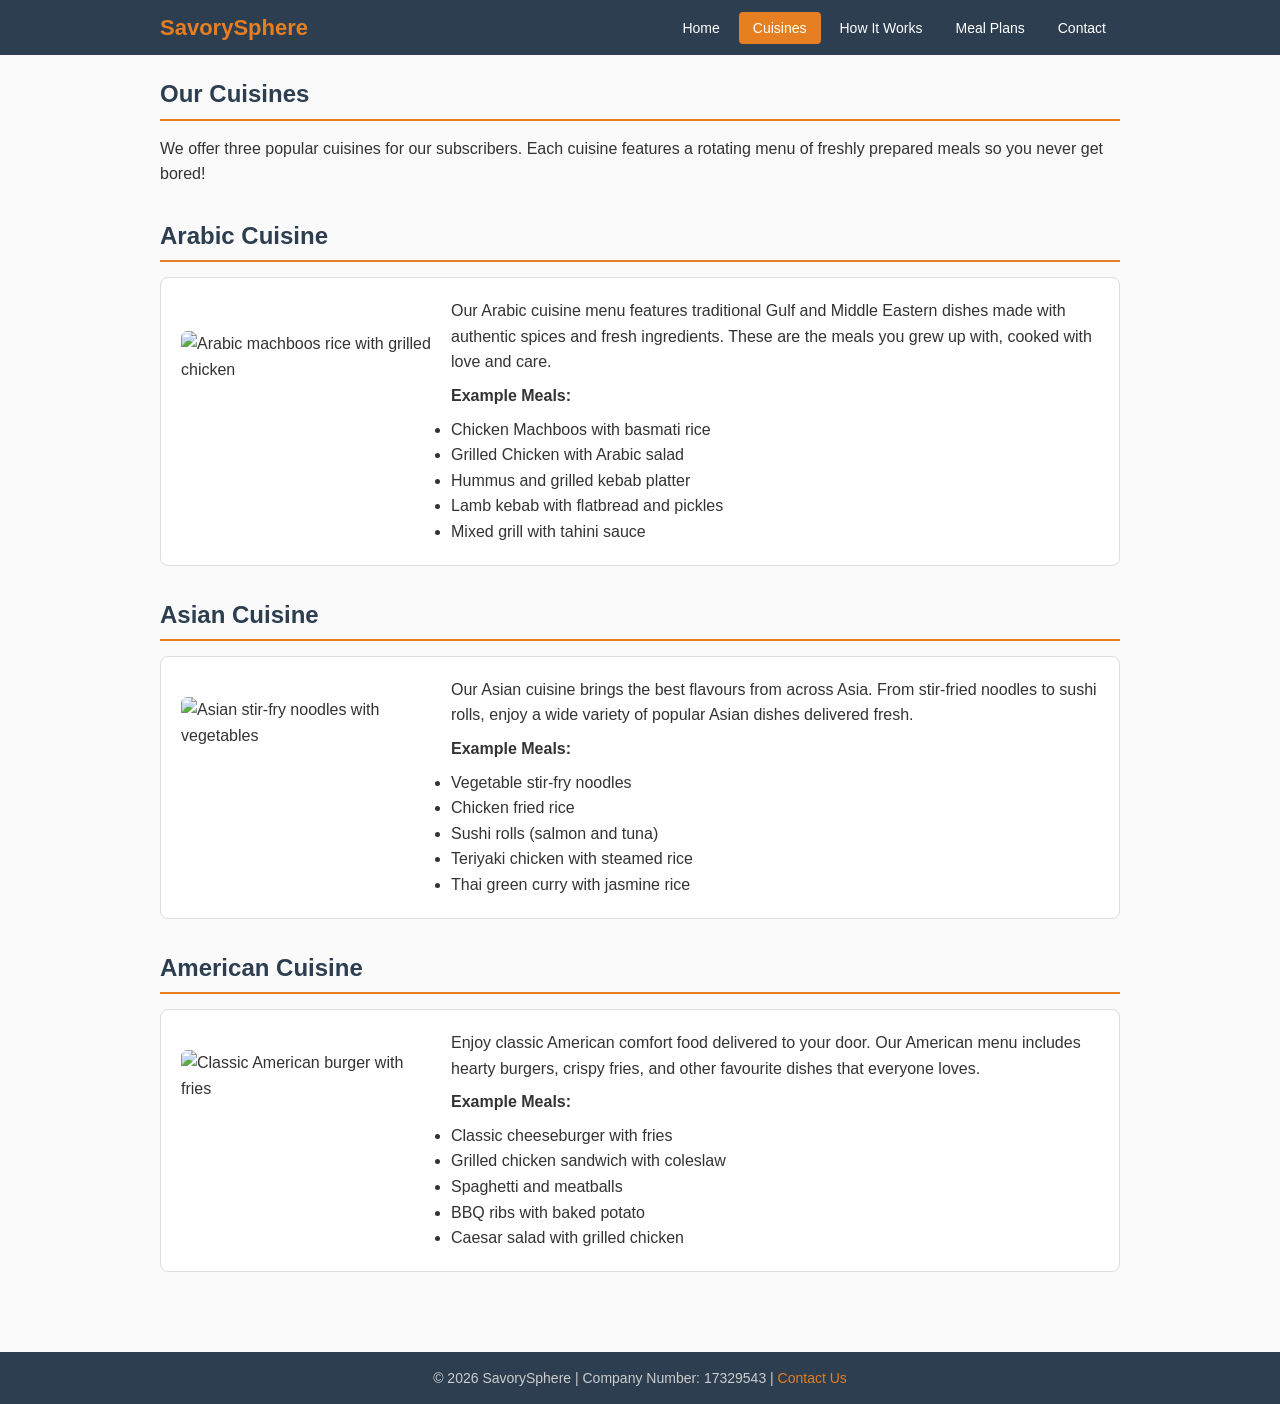
==== cuisines.html @ c0d14c91 "Add files via upload" ====
<!DOCTYPE html>
<html lang="en">
<head>
    <meta charset="UTF-8">
    <meta name="viewport" content="width=device-width, initial-scale=1.0">
    <title>SavorySphere - Cuisines</title>
    <link rel="stylesheet" href="style.css">
</head>
<body>

    <header>
        <div class="container">
            <h1>SavorySphere</h1>
            <nav>
                                <ul>
                    <li><a href="index.html">Home</a></li>
                    <li><a href="cuisines.html" class="active">Cuisines</a></li>
                    <li><a href="howitworks.html">How It Works</a></li>
                    <li><a href="mealplans.html">Meal Plans</a></li>
                    <li><a href="contact.html">Contact</a></li>
                </ul>
            </nav>
        </div>
    </header>

    <main>
        <section>
            <h2>Our Cuisines</h2>
            <p>We offer three popular cuisines for our subscribers. Each cuisine features a rotating menu of freshly prepared meals so you never get bored!</p>
        </section>

        <section>
            <h2>Arabic Cuisine</h2>
            <article class="cuisine">
                <img src="images/arabic-food.jpg" alt="Arabic machboos rice with grilled chicken" width="640" height="512" loading="lazy">
                <div class="cuisine-info">
                    <p>Our Arabic cuisine menu features traditional Gulf and Middle Eastern dishes made with authentic spices and fresh ingredients. These are the meals you grew up with, cooked with love and care.</p>
                    <p><strong>Example Meals:</strong></p>
                    <ul>
                        <li>Chicken Machboos with basmati rice</li>
                        <li>Grilled Chicken with Arabic salad</li>
                        <li>Hummus and grilled kebab platter</li>
                        <li>Lamb kebab with flatbread and pickles</li>
                        <li>Mixed grill with tahini sauce</li>
                    </ul>
                </div>
            </article>
        </section>

        <section>
            <h2>Asian Cuisine</h2>
            <article class="cuisine">
                <img src="images/asian-food.jpg" alt="Asian stir-fry noodles with vegetables" width="640" height="512" loading="lazy">
                <div class="cuisine-info">
                    <p>Our Asian cuisine brings the best flavours from across Asia. From stir-fried noodles to sushi rolls, enjoy a wide variety of popular Asian dishes delivered fresh.</p>
                    <p><strong>Example Meals:</strong></p>
                    <ul>
                        <li>Vegetable stir-fry noodles</li>
                        <li>Chicken fried rice</li>
                        <li>Sushi rolls (salmon and tuna)</li>
                        <li>Teriyaki chicken with steamed rice</li>
                        <li>Thai green curry with jasmine rice</li>
                    </ul>
                </div>
            </article>
        </section>

        <section>
            <h2>American Cuisine</h2>
            <article class="cuisine">
                <img src="images/american-food.jpg" alt="Classic American burger with fries" width="640" height="512" loading="lazy">
                <div class="cuisine-info">
                    <p>Enjoy classic American comfort food delivered to your door. Our American menu includes hearty burgers, crispy fries, and other favourite dishes that everyone loves.</p>
                    <p><strong>Example Meals:</strong></p>
                    <ul>
                        <li>Classic cheeseburger with fries</li>
                        <li>Grilled chicken sandwich with coleslaw</li>
                        <li>Spaghetti and meatballs</li>
                        <li>BBQ ribs with baked potato</li>
                        <li>Caesar salad with grilled chicken</li>
                    </ul>
                </div>
            </article>
        </section>
    </main>

    <footer>
        <p>&copy; 2026 SavorySphere | Company Number: 17329543 | <a href="contact.html">Contact Us</a></p>
    </footer>

</body>
</html>
---- style.css ----
/* SavorySphere - Meal Subscription Service */
/* Student Number: 17329543 */

* {
    margin: 0;
    padding: 0;
    box-sizing: border-box;
}

body {
    font-family: Arial, Helvetica, sans-serif;
    font-size: 16px;
    line-height: 1.6;
    color: #333;
    background-color: #fafafa;
}

/* Navigation */
header {
    background-color: #2c3e50;
    color: #fff;
    padding: 10px 0;
    position: sticky;
    top: 0;
    z-index: 100;
}

header .container {
    max-width: 1000px;
    margin: 0 auto;
    padding: 0 20px;
    display: flex;
    justify-content: space-between;
    align-items: center;
}

header h1 {
    font-size: 22px;
    color: #e67e22;
}

nav ul {
    list-style: none;
    display: flex;
    gap: 5px;
}

nav ul li a {
    color: #fff;
    text-decoration: none;
    padding: 8px 14px;
    border-radius: 4px;
    font-size: 14px;
}

nav ul li a:hover,
nav ul li a.active {
    background-color: #e67e22;
    color: #fff;
}

/* Main content */
main {
    max-width: 1000px;
    margin: 0 auto;
    padding: 20px;
    min-height: 60vh;
}

/* Hero section */
.hero {
    text-align: center;
    margin-bottom: 30px;
}

.hero img {
    width: 100%;
    max-height: 350px;
    object-fit: cover;
    border-radius: 8px;
}

.hero h2 {
    color: #2c3e50;
    font-size: 28px;
    margin: 15px 0 10px;
}

.hero p {
    font-size: 16px;
    color: #555;
    max-width: 700px;
    margin: 0 auto;
}

/* Section headings */
h2 {
    color: #2c3e50;
    font-size: 24px;
    margin-bottom: 15px;
    border-bottom: 2px solid #e67e22;
    padding-bottom: 5px;
}

h3 {
    color: #e67e22;
    font-size: 20px;
    margin-bottom: 10px;
}

section {
    margin-bottom: 30px;
}

/* Why Choose Us */
.features {
    display: flex;
    gap: 20px;
    flex-wrap: wrap;
}

.feature-box {
    background: #fff;
    border: 1px solid #ddd;
    border-radius: 6px;
    padding: 20px;
    flex: 1;
    min-width: 200px;
    text-align: center;
}

.feature-box h3 {
    margin-bottom: 8px;
}

/* Pricing cards */
.plans {
    display: flex;
    gap: 20px;
    flex-wrap: wrap;
    justify-content: center;
}

.plan-card {
    background: #fff;
    border: 2px solid #ddd;
    border-radius: 8px;
    padding: 25px 20px;
    width: 220px;
    text-align: center;
}

.plan-card h3 {
    margin-bottom: 5px;
}

.plan-card .price {
    font-size: 28px;
    font-weight: bold;
    color: #2c3e50;
    margin: 10px 0;
}

.plan-card .price span {
    font-size: 14px;
    color: #777;
}

.plan-card ul {
    list-style: none;
    text-align: left;
    margin: 15px 0;
    font-size: 14px;
}

.plan-card ul li {
    padding: 4px 0;
    border-bottom: 1px solid #eee;
}

.plan-card ul li::before {
    content: "✓ ";
    color: #27ae60;
    font-weight: bold;
}



/* Cuisine sections */
.cuisine {
    display: flex;
    gap: 20px;
    align-items: center;
    background: #fff;
    padding: 20px;
    border-radius: 8px;
    margin-bottom: 20px;
    border: 1px solid #ddd;
}

.cuisine img {
    width: 250px;
    height: 180px;
    object-fit: cover;
    border-radius: 6px;
}

.cuisine-info {
    flex: 1;
}

.cuisine-info p {
    margin-bottom: 8px;
}

/* Steps */
.steps {
    counter-reset: step;
}

.step {
    background: #fff;
    border: 1px solid #ddd;
    border-radius: 6px;
    padding: 15px 20px 15px 70px;
    margin-bottom: 12px;
    position: relative;
}

.step::before {
    counter-increment: step;
    content: counter(step);
    position: absolute;
    left: 20px;
    top: 15px;
    background: #e67e22;
    color: #fff;
    width: 35px;
    height: 35px;
    border-radius: 50%;
    display: flex;
    align-items: center;
    justify-content: center;
    font-weight: bold;
    font-size: 18px;
}

.step h3 {
    margin-bottom: 5px;
}

/* Delivery info */
.delivery-info {
    background: #fef5e7;
    border-left: 4px solid #e67e22;
    padding: 15px 20px;
    border-radius: 0 6px 6px 0;
}

/* Forms */
form {
    background: #fff;
    padding: 25px;
    border: 1px solid #ddd;
    border-radius: 8px;
    max-width: 600px;
}

form label {
    display: block;
    margin-bottom: 4px;
    font-weight: bold;
    font-size: 14px;
    color: #2c3e50;
}

form input,
form select,
form textarea {
    width: 100%;
    padding: 8px 10px;
    margin-bottom: 15px;
    border: 1px solid #ccc;
    border-radius: 4px;
    font-size: 14px;
    font-family: Arial, sans-serif;
}

form textarea {
    height: 100px;
    resize: vertical;
}

form button {
    background-color: #e67e22;
    color: #fff;
    border: none;
    padding: 10px 30px;
    border-radius: 4px;
    font-size: 16px;
    cursor: pointer;
}

form button:hover {
    background-color: #d35400;
}

fieldset {
    border: 1px solid #ddd;
    padding: 15px;
    margin-bottom: 15px;
    border-radius: 6px;
}

legend {
    font-weight: bold;
    color: #2c3e50;
    padding: 0 8px;
}

/* Contact info */
.contact-details {
    background: #fff;
    padding: 20px;
    border: 1px solid #ddd;
    border-radius: 8px;
    margin-bottom: 20px;
}

.contact-details p {
    margin-bottom: 8px;
}

/* Footer */
footer {
    background-color: #2c3e50;
    color: #ccc;
    text-align: center;
    padding: 15px 20px;
    margin-top: 30px;
    font-size: 14px;
}

footer a {
    color: #e67e22;
    text-decoration: none;
}

/* Responsive */
@media (max-width: 768px) {
    header .container {
        flex-direction: column;
        gap: 10px;
    }
    nav ul {
        flex-wrap: wrap;
        justify-content: center;
    }
    .cuisine {
        flex-direction: column;
    }
    .cuisine img {
        width: 100%;
    }
    .features {
        flex-direction: column;
    }
    .plans {
        flex-direction: column;
        align-items: center;
    }
}
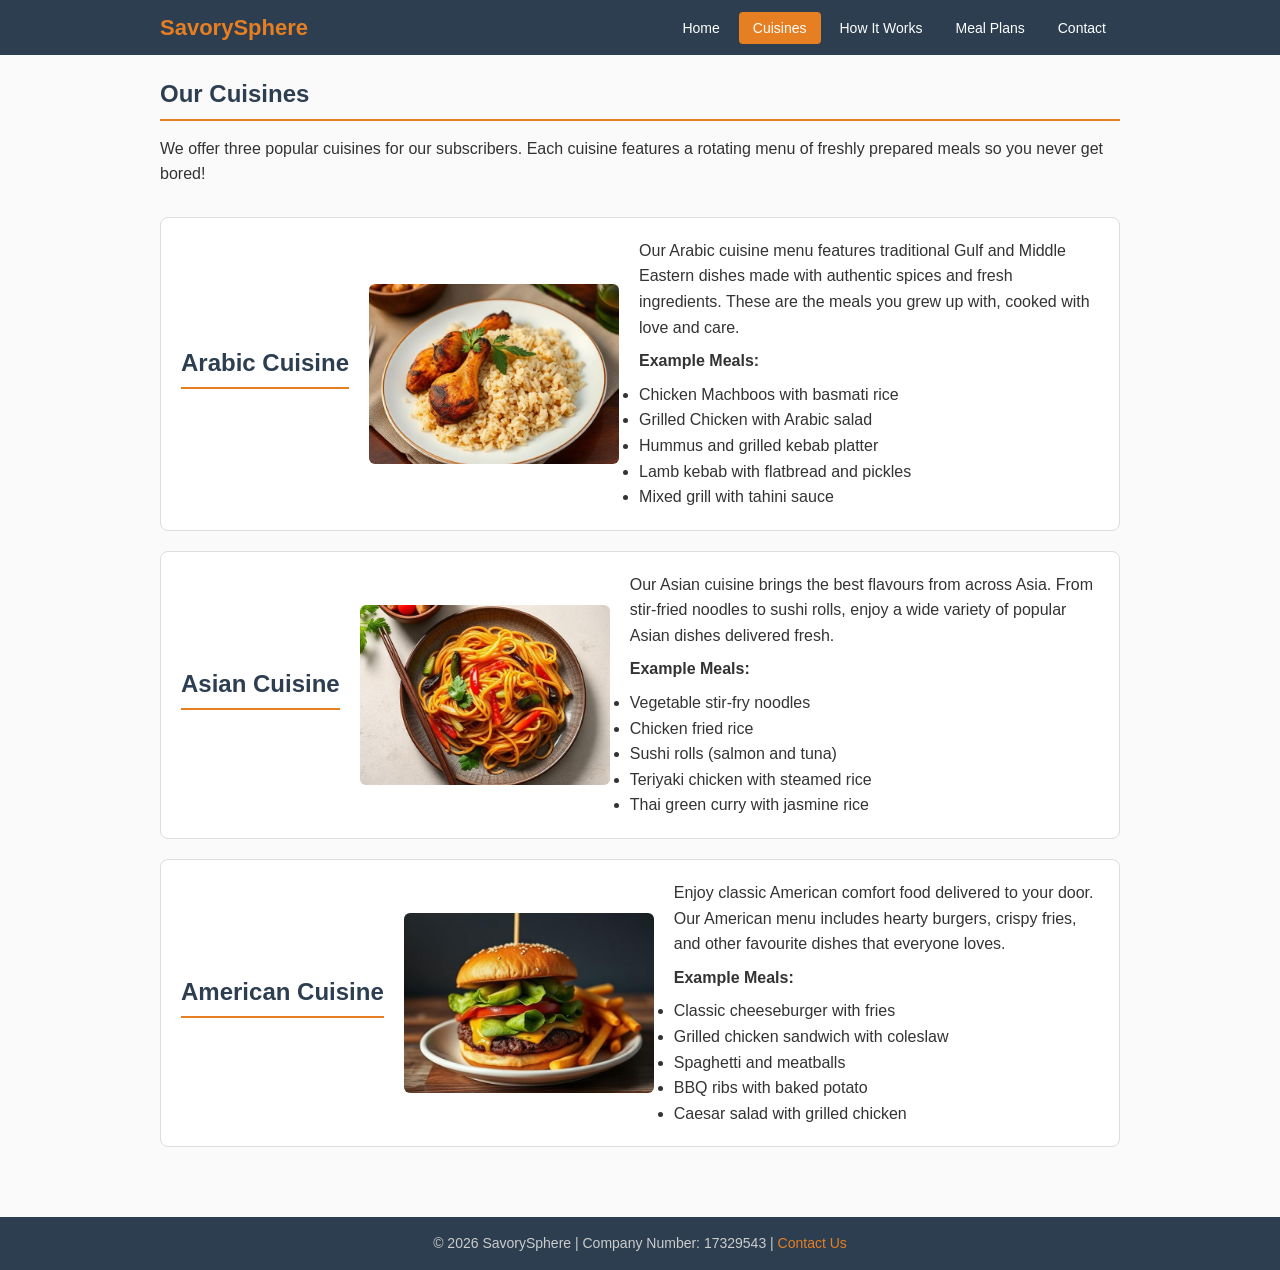
==== commit 93268ac3: "Update cuisines.html" ====
--- a/cuisines.html
+++ b/cuisines.html
@@ -12,7 +12,7 @@
         <div class="container">
             <h1>SavorySphere</h1>
             <nav>
-                                <ul>
+                <ul>
                     <li><a href="index.html">Home</a></li>
                     <li><a href="cuisines.html" class="active">Cuisines</a></li>
                     <li><a href="howitworks.html">How It Works</a></li>
@@ -29,59 +29,53 @@
             <p>We offer three popular cuisines for our subscribers. Each cuisine features a rotating menu of freshly prepared meals so you never get bored!</p>
         </section>
 
-        <section>
+        <article class="cuisine">
             <h2>Arabic Cuisine</h2>
-            <article class="cuisine">
-                <img src="images/arabic-food.jpg" alt="Arabic machboos rice with grilled chicken" width="640" height="512" loading="lazy">
-                <div class="cuisine-info">
-                    <p>Our Arabic cuisine menu features traditional Gulf and Middle Eastern dishes made with authentic spices and fresh ingredients. These are the meals you grew up with, cooked with love and care.</p>
-                    <p><strong>Example Meals:</strong></p>
-                    <ul>
-                        <li>Chicken Machboos with basmati rice</li>
-                        <li>Grilled Chicken with Arabic salad</li>
-                        <li>Hummus and grilled kebab platter</li>
-                        <li>Lamb kebab with flatbread and pickles</li>
-                        <li>Mixed grill with tahini sauce</li>
-                    </ul>
-                </div>
-            </article>
-        </section>
+            <img src="images/arabic-food.jpg" alt="Arabic machboos rice with grilled chicken" width="640" height="512" loading="lazy">
+            <div class="cuisine-info">
+                <p>Our Arabic cuisine menu features traditional Gulf and Middle Eastern dishes made with authentic spices and fresh ingredients. These are the meals you grew up with, cooked with love and care.</p>
+                <p><strong>Example Meals:</strong></p>
+                <ul>
+                    <li>Chicken Machboos with basmati rice</li>
+                    <li>Grilled Chicken with Arabic salad</li>
+                    <li>Hummus and grilled kebab platter</li>
+                    <li>Lamb kebab with flatbread and pickles</li>
+                    <li>Mixed grill with tahini sauce</li>
+                </ul>
+            </div>
+        </article>
 
-        <section>
+        <article class="cuisine">
             <h2>Asian Cuisine</h2>
-            <article class="cuisine">
-                <img src="images/asian-food.jpg" alt="Asian stir-fry noodles with vegetables" width="640" height="512" loading="lazy">
-                <div class="cuisine-info">
-                    <p>Our Asian cuisine brings the best flavours from across Asia. From stir-fried noodles to sushi rolls, enjoy a wide variety of popular Asian dishes delivered fresh.</p>
-                    <p><strong>Example Meals:</strong></p>
-                    <ul>
-                        <li>Vegetable stir-fry noodles</li>
-                        <li>Chicken fried rice</li>
-                        <li>Sushi rolls (salmon and tuna)</li>
-                        <li>Teriyaki chicken with steamed rice</li>
-                        <li>Thai green curry with jasmine rice</li>
-                    </ul>
-                </div>
-            </article>
-        </section>
+            <img src="images/asian-food.jpg" alt="Asian stir-fry noodles with vegetables" width="640" height="512" loading="lazy">
+            <div class="cuisine-info">
+                <p>Our Asian cuisine brings the best flavours from across Asia. From stir-fried noodles to sushi rolls, enjoy a wide variety of popular Asian dishes delivered fresh.</p>
+                <p><strong>Example Meals:</strong></p>
+                <ul>
+                    <li>Vegetable stir-fry noodles</li>
+                    <li>Chicken fried rice</li>
+                    <li>Sushi rolls (salmon and tuna)</li>
+                    <li>Teriyaki chicken with steamed rice</li>
+                    <li>Thai green curry with jasmine rice</li>
+                </ul>
+            </div>
+        </article>
 
-        <section>
+        <article class="cuisine">
             <h2>American Cuisine</h2>
-            <article class="cuisine">
-                <img src="images/american-food.jpg" alt="Classic American burger with fries" width="640" height="512" loading="lazy">
-                <div class="cuisine-info">
-                    <p>Enjoy classic American comfort food delivered to your door. Our American menu includes hearty burgers, crispy fries, and other favourite dishes that everyone loves.</p>
-                    <p><strong>Example Meals:</strong></p>
-                    <ul>
-                        <li>Classic cheeseburger with fries</li>
-                        <li>Grilled chicken sandwich with coleslaw</li>
-                        <li>Spaghetti and meatballs</li>
-                        <li>BBQ ribs with baked potato</li>
-                        <li>Caesar salad with grilled chicken</li>
-                    </ul>
-                </div>
-            </article>
-        </section>
+            <img src="images/american-food.jpg" alt="Classic American burger with fries" width="640" height="512" loading="lazy">
+            <div class="cuisine-info">
+                <p>Enjoy classic American comfort food delivered to your door. Our American menu includes hearty burgers, crispy fries, and other favourite dishes that everyone loves.</p>
+                <p><strong>Example Meals:</strong></p>
+                <ul>
+                    <li>Classic cheeseburger with fries</li>
+                    <li>Grilled chicken sandwich with coleslaw</li>
+                    <li>Spaghetti and meatballs</li>
+                    <li>BBQ ribs with baked potato</li>
+                    <li>Caesar salad with grilled chicken</li>
+                </ul>
+            </div>
+        </article>
     </main>
 
     <footer>
